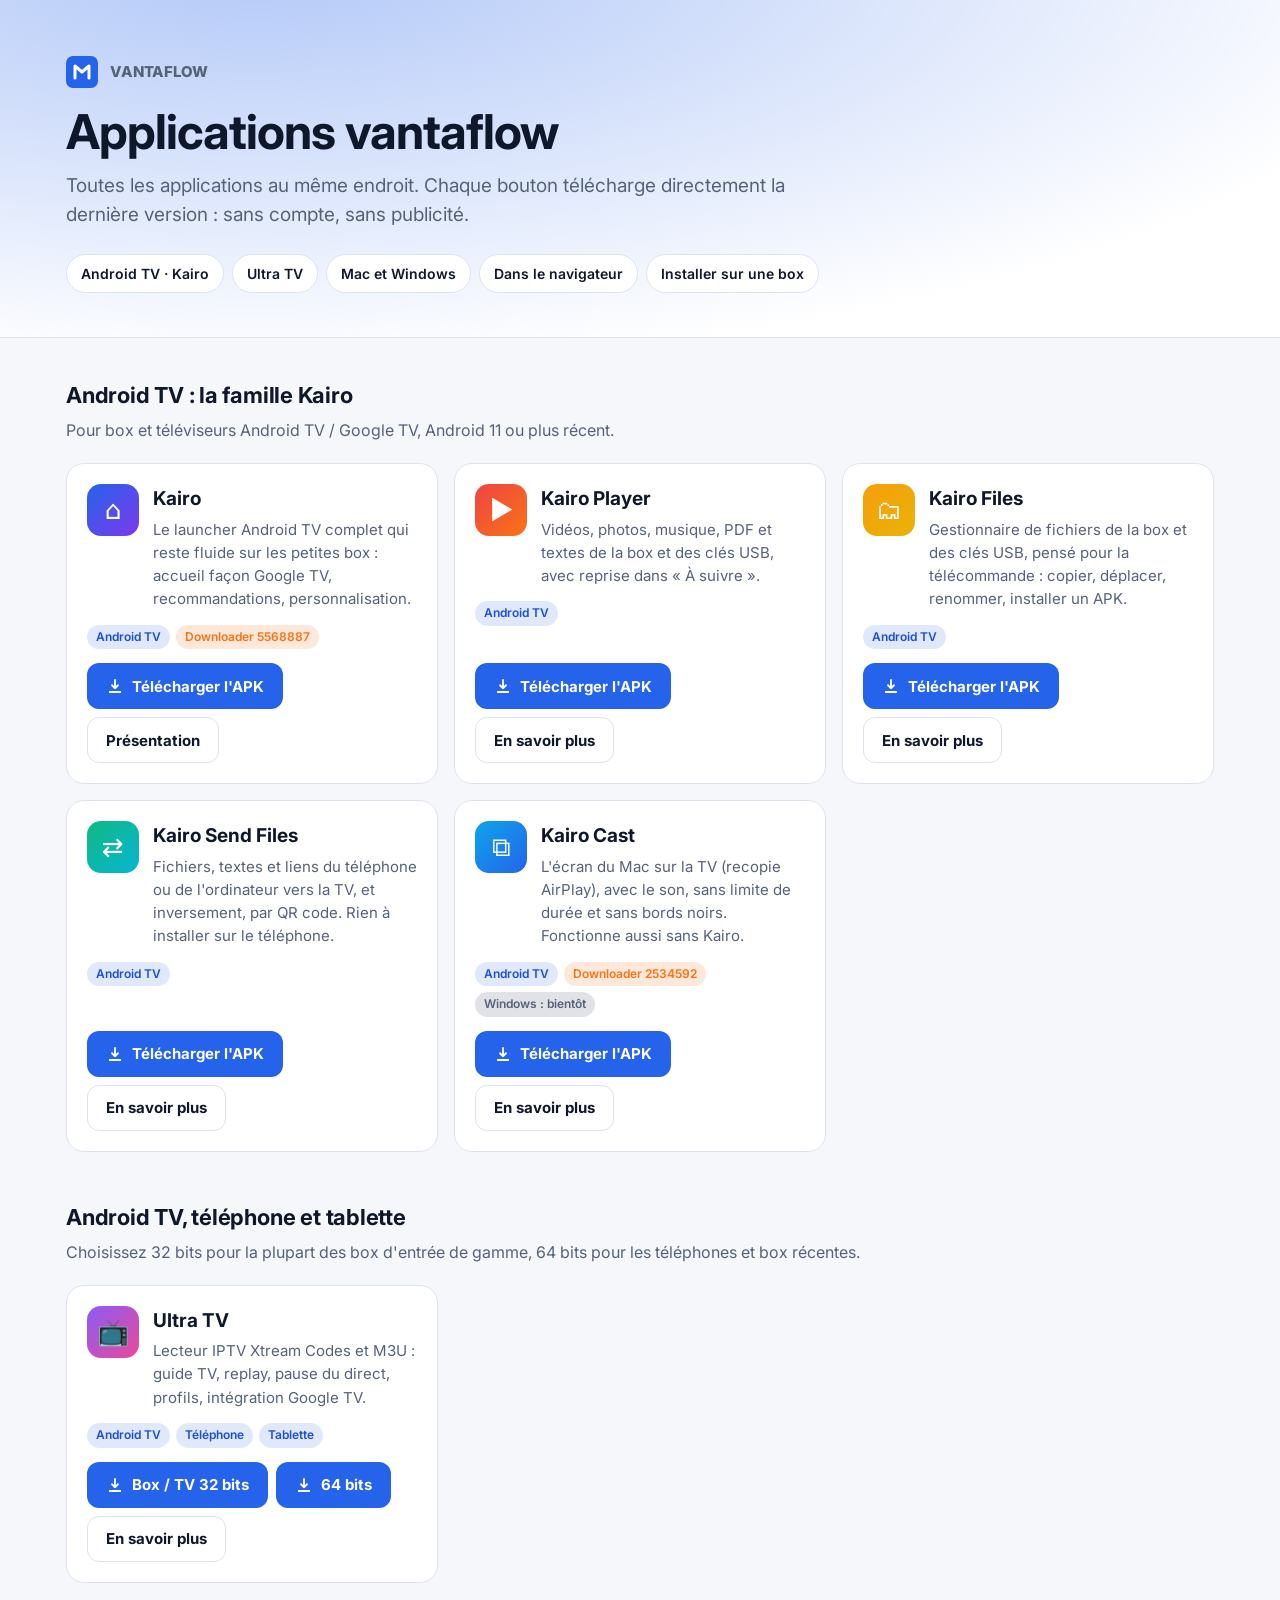
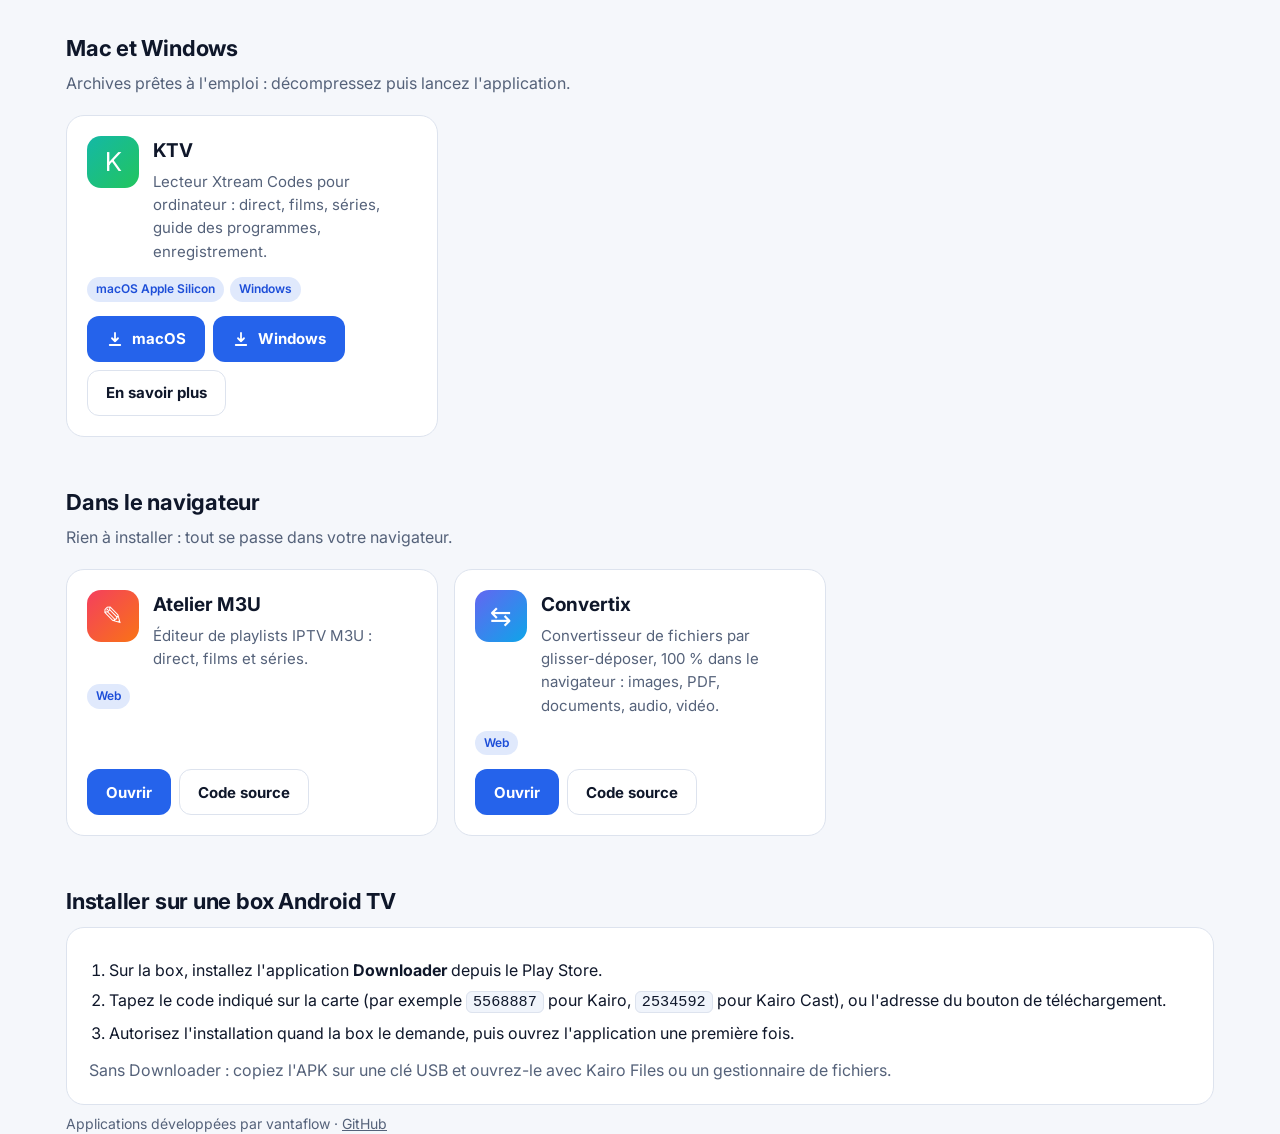
==== index.html @ 9f2fa2c9 "Site des applications vantaflow" ====
<!doctype html>
<html lang="fr">
<head>
<meta charset="utf-8">
<meta name="viewport" content="width=device-width, initial-scale=1">
<title>Applications vantaflow</title>
<meta name="description" content="Toutes les applications vantaflow : Kairo, Kairo Player, Kairo Files, Kairo Send Files, Kairo Cast, Ultra TV, KTV… Téléchargement direct de la dernière version.">
<link rel="icon" href="data:image/svg+xml,%3Csvg xmlns='http://www.w3.org/2000/svg' viewBox='0 0 64 64'%3E%3Crect width='64' height='64' rx='14' fill='%232563eb'/%3E%3Cpath d='M18 44V20l14 12 14-12v24' fill='none' stroke='white' stroke-width='6' stroke-linecap='round' stroke-linejoin='round'/%3E%3C/svg%3E">
<link rel="preconnect" href="https://fonts.googleapis.com">
<link rel="preconnect" href="https://fonts.gstatic.com" crossorigin>
<link href="https://fonts.googleapis.com/css2?family=Inter:wght@400;500;600;700;800&display=swap" rel="stylesheet">
<style>
:root{
  --bg:#0b0f17;--bg2:#111827;--card:#151c2b;--card-h:#1b2436;--line:#263045;
  --text:#e8edf6;--muted:#9aa6bb;--accent:#3b82f6;--accent-2:#60a5fa;--accent-ink:#fff;
  --orange:#f97316;--green:#22c55e;--focus:#fbbf24;--radius:18px;
  color-scheme:dark;
}
@media (prefers-color-scheme: light){
  :root:not([data-theme="dark"]){
    --bg:#f5f7fb;--bg2:#ffffff;--card:#ffffff;--card-h:#f0f4fb;--line:#dde3ee;
    --text:#0f172a;--muted:#55627a;--accent:#2563eb;--accent-2:#1d4ed8;--focus:#d97706;
    color-scheme:light;
  }
}
*{box-sizing:border-box}
html{-webkit-text-size-adjust:100%}
body{margin:0;background:var(--bg);color:var(--text);font:16px/1.55 Inter,system-ui,-apple-system,"Segoe UI",Roboto,sans-serif}
a{color:inherit}
.wrap{max-width:1180px;margin:0 auto;padding:0 16px}
header.hero{background:radial-gradient(1200px 400px at 20% -10%,color-mix(in srgb,var(--accent) 35%,transparent),transparent),var(--bg2);border-bottom:1px solid var(--line)}
.hero .wrap{padding-top:56px;padding-bottom:44px}
.brand{display:flex;align-items:center;gap:12px;font-weight:800;letter-spacing:-.01em;font-size:15px;color:var(--muted);text-transform:uppercase}
.brand svg{width:32px;height:32px}
h1{font-size:clamp(30px,5vw,48px);line-height:1.1;margin:18px 0 12px;letter-spacing:-.02em}
.lead{color:var(--muted);font-size:clamp(16px,2vw,19px);max-width:720px;margin:0}
nav.jump{display:flex;flex-wrap:wrap;gap:8px;margin-top:24px}
nav.jump a{text-decoration:none;font-weight:600;font-size:14px;padding:8px 14px;border:1px solid var(--line);border-radius:999px;background:var(--card)}
nav.jump a:hover{background:var(--card-h)}
section{padding:40px 0 8px}
h2{font-size:22px;margin:0 0 6px;letter-spacing:-.01em}
.sub{color:var(--muted);margin:0 0 20px}
.grid{display:grid;grid-template-columns:repeat(auto-fill,minmax(300px,1fr));gap:16px}
.card{background:var(--card);border:1px solid var(--line);border-radius:var(--radius);padding:20px;display:flex;flex-direction:column;gap:14px}
.top{display:flex;gap:14px;align-items:flex-start}
.ico{flex:0 0 52px;height:52px;border-radius:14px;display:grid;place-items:center;font-size:26px;color:#fff}
.card h3{margin:0;font-size:19px}
.card p{margin:4px 0 0;color:var(--muted);font-size:15px}
.tags{display:flex;flex-wrap:wrap;gap:6px}
.tag{font-size:12px;font-weight:600;padding:3px 9px;border-radius:999px;background:color-mix(in srgb,var(--accent) 14%,transparent);color:var(--accent-2)}
.tag.dl{background:color-mix(in srgb,var(--orange) 16%,transparent);color:var(--orange)}
.tag.soon{background:color-mix(in srgb,var(--muted) 18%,transparent);color:var(--muted)}
.actions{display:flex;flex-wrap:wrap;gap:8px;margin-top:auto}
.btn{display:inline-flex;align-items:center;gap:8px;min-height:46px;padding:10px 18px;border-radius:12px;font-weight:700;font-size:15px;text-decoration:none;border:1px solid transparent}
.btn.primary{background:var(--accent);color:var(--accent-ink)}
.btn.primary:hover{background:var(--accent-2)}
.btn.ghost{border-color:var(--line);background:transparent}
.btn.ghost:hover{background:var(--card-h)}
.btn svg{width:18px;height:18px}
a:focus-visible,.btn:focus-visible{outline:3px solid var(--focus);outline-offset:3px}
.help{background:var(--card);border:1px solid var(--line);border-radius:var(--radius);padding:22px;margin-top:8px}
.help ol{margin:8px 0 0;padding-left:20px}
.help li{margin:6px 0}
code{font-family:ui-monospace,SFMono-Regular,Menlo,monospace;background:var(--card-h);border:1px solid var(--line);padding:1px 6px;border-radius:6px;font-size:.95em}
footer{color:var(--muted);font-size:14px;padding:40px 0 48px}
@media (max-width:640px){.hero .wrap{padding-top:36px;padding-bottom:30px}.grid{grid-template-columns:1fr}.btn{flex:1 1 auto;justify-content:center}}
</style>
</head>
<body>
<header class="hero">
  <div class="wrap">
    <div class="brand">
      <svg viewBox="0 0 64 64" aria-hidden="true"><rect width="64" height="64" rx="14" fill="#2563eb"/><path d="M18 44V20l14 12 14-12v24" fill="none" stroke="#fff" stroke-width="6" stroke-linecap="round" stroke-linejoin="round"/></svg>
      vantaflow
    </div>
    <h1>Applications vantaflow</h1>
    <p class="lead">Toutes les applications au même endroit. Chaque bouton télécharge directement la dernière version : sans compte, sans publicité.</p>
    <nav class="jump" aria-label="Sections">
      <a href="#kairo">Android TV · Kairo</a>
      <a href="#ultra">Ultra TV</a>
      <a href="#desktop">Mac et Windows</a>
      <a href="#web">Dans le navigateur</a>
      <a href="#installer">Installer sur une box</a>
    </nav>
  </div>
</header>

<main class="wrap">
  <section id="kairo">
    <h2>Android TV : la famille Kairo</h2>
    <p class="sub">Pour box et téléviseurs Android TV / Google TV, Android 11 ou plus récent.</p>
    <div class="grid">

      <article class="card">
        <div class="top"><div class="ico" style="background:linear-gradient(135deg,#2563eb,#7c3aed)">⌂</div>
          <div><h3>Kairo</h3><p>Le launcher Android TV complet qui reste fluide sur les petites box : accueil façon Google TV, recommandations, personnalisation.</p></div></div>
        <div class="tags"><span class="tag">Android TV</span><span class="tag dl">Downloader 5568887</span></div>
        <div class="actions">
          <a class="btn primary" href="https://github.com/vantaflow/kairo/releases/latest/download/kairo.apk"><svg viewBox="0 0 24 24" fill="none" stroke="currentColor" stroke-width="2.4" stroke-linecap="round" stroke-linejoin="round" aria-hidden="true"><path d="M12 4v11m0 0-4-4m4 4 4-4M5 20h14"/></svg>Télécharger l'APK</a>
          <a class="btn ghost" href="https://vantaflow.github.io/kairo/">Présentation</a>
        </div>
      </article>

      <article class="card">
        <div class="top"><div class="ico" style="background:linear-gradient(135deg,#ef4444,#f97316)">▶</div>
          <div><h3>Kairo Player</h3><p>Vidéos, photos, musique, PDF et textes de la box et des clés USB, avec reprise dans « À suivre ».</p></div></div>
        <div class="tags"><span class="tag">Android TV</span></div>
        <div class="actions">
          <a class="btn primary" href="https://github.com/vantaflow/kairo/releases/latest/download/kairo-player.apk"><svg viewBox="0 0 24 24" fill="none" stroke="currentColor" stroke-width="2.4" stroke-linecap="round" stroke-linejoin="round" aria-hidden="true"><path d="M12 4v11m0 0-4-4m4 4 4-4M5 20h14"/></svg>Télécharger l'APK</a>
          <a class="btn ghost" href="https://github.com/vantaflow/kairo#kairo-player">En savoir plus</a>
        </div>
      </article>

      <article class="card">
        <div class="top"><div class="ico" style="background:linear-gradient(135deg,#f59e0b,#eab308)">🗂</div>
          <div><h3>Kairo Files</h3><p>Gestionnaire de fichiers de la box et des clés USB, pensé pour la télécommande : copier, déplacer, renommer, installer un APK.</p></div></div>
        <div class="tags"><span class="tag">Android TV</span></div>
        <div class="actions">
          <a class="btn primary" href="https://github.com/vantaflow/kairo/releases/latest/download/kairo-files.apk"><svg viewBox="0 0 24 24" fill="none" stroke="currentColor" stroke-width="2.4" stroke-linecap="round" stroke-linejoin="round" aria-hidden="true"><path d="M12 4v11m0 0-4-4m4 4 4-4M5 20h14"/></svg>Télécharger l'APK</a>
          <a class="btn ghost" href="https://github.com/vantaflow/kairo#kairo-files">En savoir plus</a>
        </div>
      </article>

      <article class="card">
        <div class="top"><div class="ico" style="background:linear-gradient(135deg,#10b981,#06b6d4)">⇄</div>
          <div><h3>Kairo Send Files</h3><p>Fichiers, textes et liens du téléphone ou de l'ordinateur vers la TV, et inversement, par QR code. Rien à installer sur le téléphone.</p></div></div>
        <div class="tags"><span class="tag">Android TV</span></div>
        <div class="actions">
          <a class="btn primary" href="https://github.com/vantaflow/kairo/releases/latest/download/kairo-send.apk"><svg viewBox="0 0 24 24" fill="none" stroke="currentColor" stroke-width="2.4" stroke-linecap="round" stroke-linejoin="round" aria-hidden="true"><path d="M12 4v11m0 0-4-4m4 4 4-4M5 20h14"/></svg>Télécharger l'APK</a>
          <a class="btn ghost" href="https://github.com/vantaflow/kairo#kairo-send-files">En savoir plus</a>
        </div>
      </article>

      <article class="card">
        <div class="top"><div class="ico" style="background:linear-gradient(135deg,#0ea5e9,#2563eb)">⧉</div>
          <div><h3>Kairo Cast</h3><p>L'écran du Mac sur la TV (recopie AirPlay), avec le son, sans limite de durée et sans bords noirs. Fonctionne aussi sans Kairo.</p></div></div>
        <div class="tags"><span class="tag">Android TV</span><span class="tag dl">Downloader 2534592</span><span class="tag soon">Windows : bientôt</span></div>
        <div class="actions">
          <a class="btn primary" href="https://github.com/vantaflow/kairo-cast/releases/latest/download/kairo-cast.apk"><svg viewBox="0 0 24 24" fill="none" stroke="currentColor" stroke-width="2.4" stroke-linecap="round" stroke-linejoin="round" aria-hidden="true"><path d="M12 4v11m0 0-4-4m4 4 4-4M5 20h14"/></svg>Télécharger l'APK</a>
          <a class="btn ghost" href="https://github.com/vantaflow/kairo-cast">En savoir plus</a>
        </div>
      </article>

    </div>
  </section>

  <section id="ultra">
    <h2>Android TV, téléphone et tablette</h2>
    <p class="sub">Choisissez 32 bits pour la plupart des box d'entrée de gamme, 64 bits pour les téléphones et box récentes.</p>
    <div class="grid">
      <article class="card">
        <div class="top"><div class="ico" style="background:linear-gradient(135deg,#8b5cf6,#ec4899)">📺</div>
          <div><h3>Ultra TV</h3><p>Lecteur IPTV Xtream Codes et M3U : guide TV, replay, pause du direct, profils, intégration Google TV.</p></div></div>
        <div class="tags"><span class="tag">Android TV</span><span class="tag">Téléphone</span><span class="tag">Tablette</span></div>
        <div class="actions">
          <a class="btn primary" href="https://github.com/vantaflow/ultra-tv/releases/latest/download/UltraTV-armeabi-v7a.apk"><svg viewBox="0 0 24 24" fill="none" stroke="currentColor" stroke-width="2.4" stroke-linecap="round" stroke-linejoin="round" aria-hidden="true"><path d="M12 4v11m0 0-4-4m4 4 4-4M5 20h14"/></svg>Box / TV 32 bits</a>
          <a class="btn primary" href="https://github.com/vantaflow/ultra-tv/releases/latest/download/UltraTV-arm64-v8a.apk"><svg viewBox="0 0 24 24" fill="none" stroke="currentColor" stroke-width="2.4" stroke-linecap="round" stroke-linejoin="round" aria-hidden="true"><path d="M12 4v11m0 0-4-4m4 4 4-4M5 20h14"/></svg>64 bits</a>
          <a class="btn ghost" href="https://github.com/vantaflow/ultra-tv">En savoir plus</a>
        </div>
      </article>
    </div>
  </section>

  <section id="desktop">
    <h2>Mac et Windows</h2>
    <p class="sub">Archives prêtes à l'emploi : décompressez puis lancez l'application.</p>
    <div class="grid">
      <article class="card">
        <div class="top"><div class="ico" style="background:linear-gradient(135deg,#14b8a6,#22c55e)">K</div>
          <div><h3>KTV</h3><p>Lecteur Xtream Codes pour ordinateur : direct, films, séries, guide des programmes, enregistrement.</p></div></div>
        <div class="tags"><span class="tag">macOS Apple Silicon</span><span class="tag">Windows</span></div>
        <div class="actions">
          <a class="btn primary" href="https://github.com/vantaflow/ktv/releases/latest/download/KTV-macos-arm64.zip"><svg viewBox="0 0 24 24" fill="none" stroke="currentColor" stroke-width="2.4" stroke-linecap="round" stroke-linejoin="round" aria-hidden="true"><path d="M12 4v11m0 0-4-4m4 4 4-4M5 20h14"/></svg>macOS</a>
          <a class="btn primary" href="https://github.com/vantaflow/ktv/releases/latest/download/KTV-windows-x64.zip"><svg viewBox="0 0 24 24" fill="none" stroke="currentColor" stroke-width="2.4" stroke-linecap="round" stroke-linejoin="round" aria-hidden="true"><path d="M12 4v11m0 0-4-4m4 4 4-4M5 20h14"/></svg>Windows</a>
          <a class="btn ghost" href="https://github.com/vantaflow/ktv">En savoir plus</a>
        </div>
      </article>
    </div>
  </section>

  <section id="web">
    <h2>Dans le navigateur</h2>
    <p class="sub">Rien à installer : tout se passe dans votre navigateur.</p>
    <div class="grid">
      <article class="card">
        <div class="top"><div class="ico" style="background:linear-gradient(135deg,#f43f5e,#f97316)">✎</div>
          <div><h3>Atelier M3U</h3><p>Éditeur de playlists IPTV M3U : direct, films et séries.</p></div></div>
        <div class="tags"><span class="tag">Web</span></div>
        <div class="actions"><a class="btn primary" href="https://atelier-m3u.pages.dev">Ouvrir</a><a class="btn ghost" href="https://github.com/vantaflow/atelier-m3u">Code source</a></div>
      </article>
      <article class="card">
        <div class="top"><div class="ico" style="background:linear-gradient(135deg,#6366f1,#0ea5e9)">⇆</div>
          <div><h3>Convertix</h3><p>Convertisseur de fichiers par glisser-déposer, 100 % dans le navigateur : images, PDF, documents, audio, vidéo.</p></div></div>
        <div class="tags"><span class="tag">Web</span></div>
        <div class="actions"><a class="btn primary" href="https://convertix-eh9.pages.dev">Ouvrir</a><a class="btn ghost" href="https://github.com/vantaflow/convertix">Code source</a></div>
      </article>
    </div>
  </section>

  <section id="installer">
    <h2>Installer sur une box Android TV</h2>
    <div class="help">
      <ol>
        <li>Sur la box, installez l'application <strong>Downloader</strong> depuis le Play Store.</li>
        <li>Tapez le code indiqué sur la carte (par exemple <code>5568887</code> pour Kairo, <code>2534592</code> pour Kairo Cast), ou l'adresse du bouton de téléchargement.</li>
        <li>Autorisez l'installation quand la box le demande, puis ouvrez l'application une première fois.</li>
      </ol>
      <p class="sub" style="margin:12px 0 0">Sans Downloader : copiez l'APK sur une clé USB et ouvrez-le avec Kairo Files ou un gestionnaire de fichiers.</p>
    </div>
  </section>
</main>

<footer class="wrap">Applications développées par vantaflow · <a href="https://github.com/vantaflow">GitHub</a></footer>
</body>
</html>
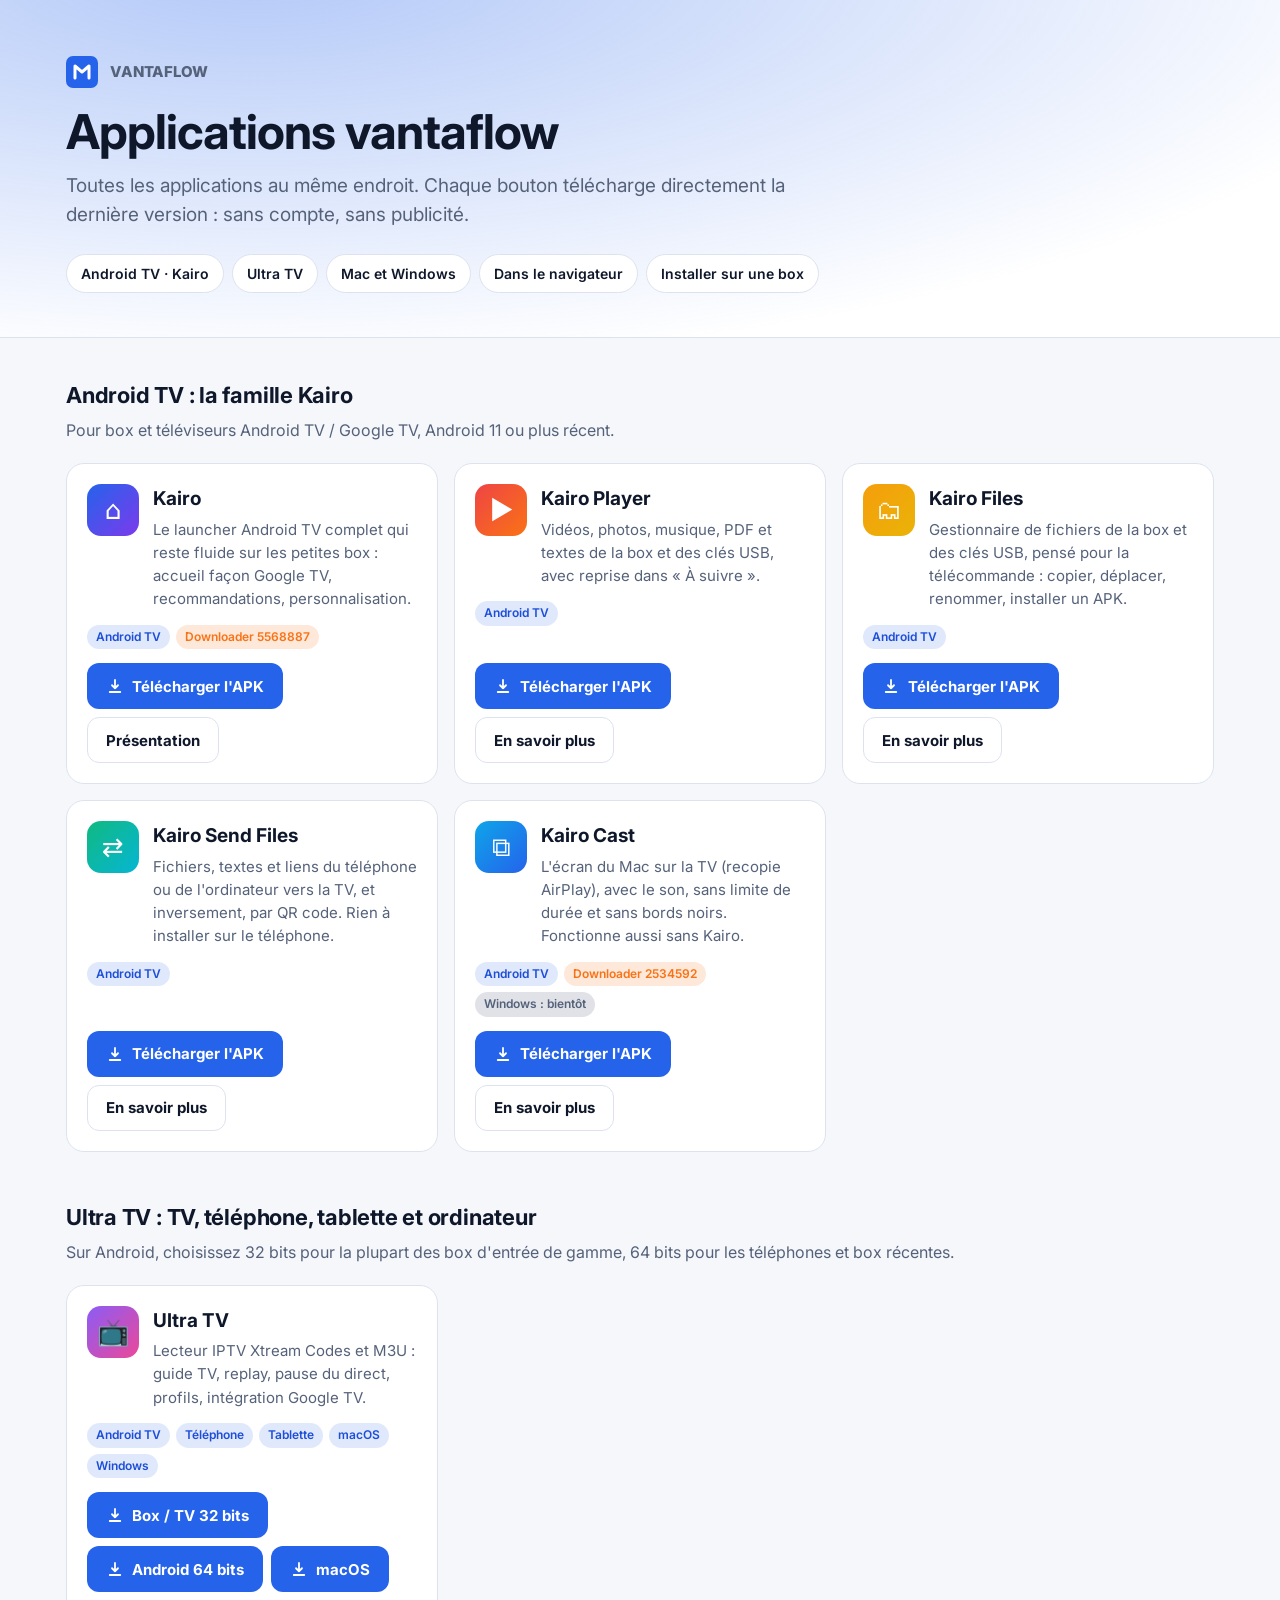
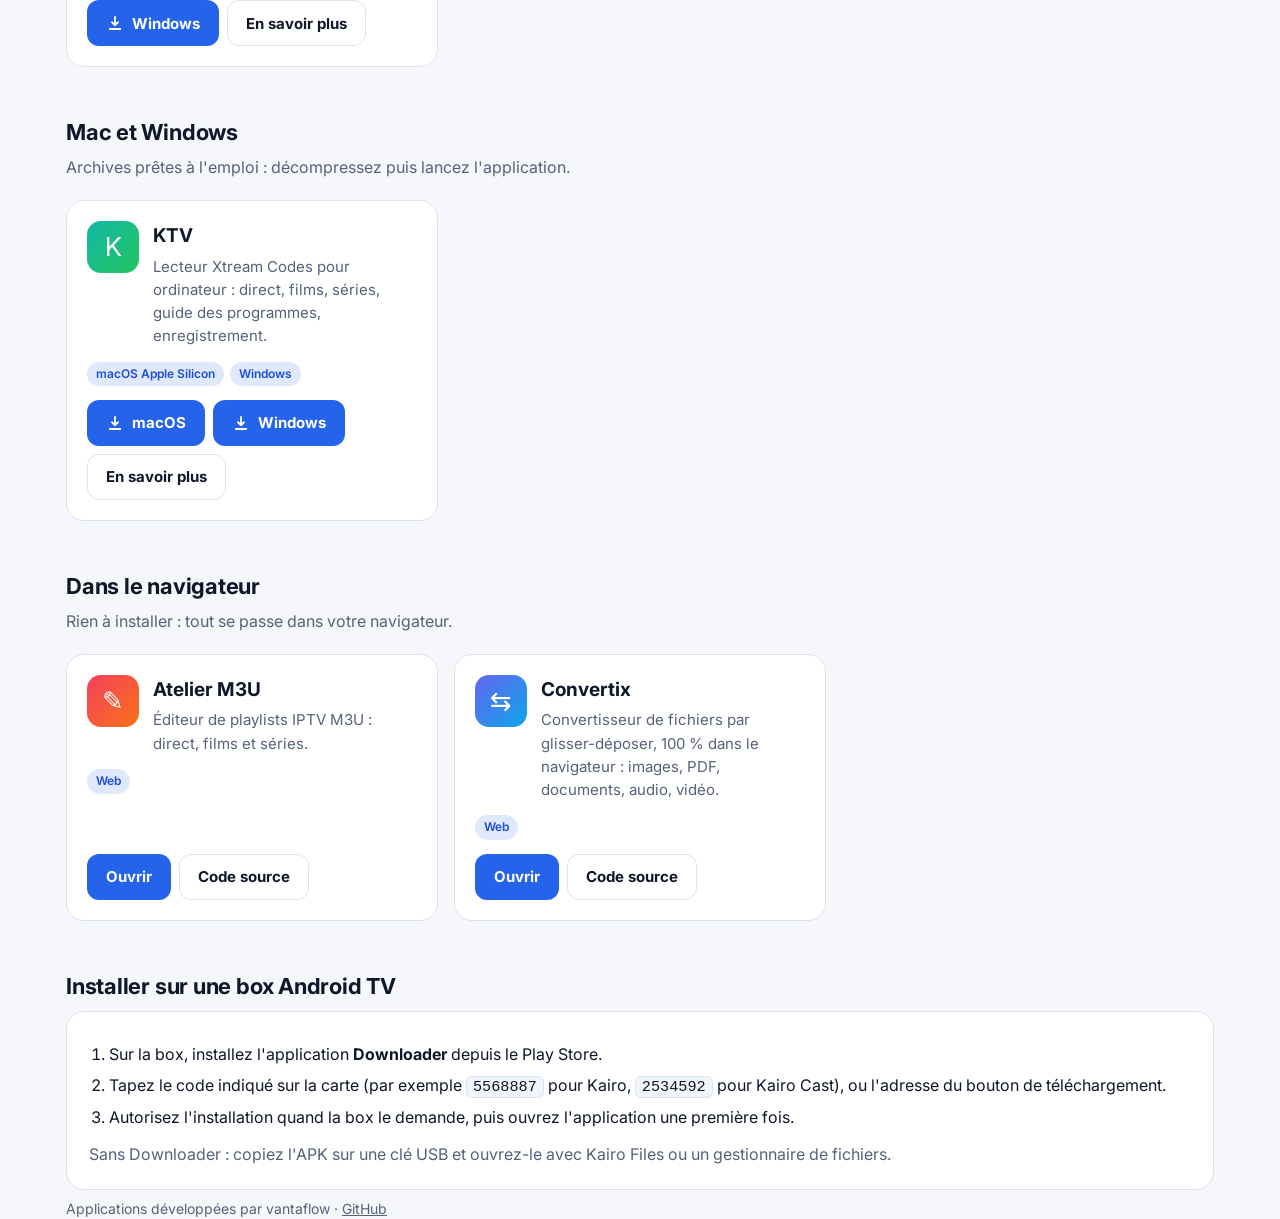
==== commit 08fec9de: "Ultra TV : versions macOS et Windows" ====
--- a/index.html
+++ b/index.html
@@ -145,16 +145,18 @@
   </section>
 
   <section id="ultra">
-    <h2>Android TV, téléphone et tablette</h2>
-    <p class="sub">Choisissez 32 bits pour la plupart des box d'entrée de gamme, 64 bits pour les téléphones et box récentes.</p>
+    <h2>Ultra TV : TV, téléphone, tablette et ordinateur</h2>
+    <p class="sub">Sur Android, choisissez 32 bits pour la plupart des box d'entrée de gamme, 64 bits pour les téléphones et box récentes.</p>
     <div class="grid">
       <article class="card">
         <div class="top"><div class="ico" style="background:linear-gradient(135deg,#8b5cf6,#ec4899)">📺</div>
           <div><h3>Ultra TV</h3><p>Lecteur IPTV Xtream Codes et M3U : guide TV, replay, pause du direct, profils, intégration Google TV.</p></div></div>
-        <div class="tags"><span class="tag">Android TV</span><span class="tag">Téléphone</span><span class="tag">Tablette</span></div>
+        <div class="tags"><span class="tag">Android TV</span><span class="tag">Téléphone</span><span class="tag">Tablette</span><span class="tag">macOS</span><span class="tag">Windows</span></div>
         <div class="actions">
           <a class="btn primary" href="https://github.com/vantaflow/ultra-tv/releases/latest/download/UltraTV-armeabi-v7a.apk"><svg viewBox="0 0 24 24" fill="none" stroke="currentColor" stroke-width="2.4" stroke-linecap="round" stroke-linejoin="round" aria-hidden="true"><path d="M12 4v11m0 0-4-4m4 4 4-4M5 20h14"/></svg>Box / TV 32 bits</a>
-          <a class="btn primary" href="https://github.com/vantaflow/ultra-tv/releases/latest/download/UltraTV-arm64-v8a.apk"><svg viewBox="0 0 24 24" fill="none" stroke="currentColor" stroke-width="2.4" stroke-linecap="round" stroke-linejoin="round" aria-hidden="true"><path d="M12 4v11m0 0-4-4m4 4 4-4M5 20h14"/></svg>64 bits</a>
+          <a class="btn primary" href="https://github.com/vantaflow/ultra-tv/releases/latest/download/UltraTV-arm64-v8a.apk"><svg viewBox="0 0 24 24" fill="none" stroke="currentColor" stroke-width="2.4" stroke-linecap="round" stroke-linejoin="round" aria-hidden="true"><path d="M12 4v11m0 0-4-4m4 4 4-4M5 20h14"/></svg>Android 64 bits</a>
+          <a class="btn primary" id="ultra-mac" href="https://github.com/vantaflow/ultra-tv/releases/download/desktop-v1.2.37/UltraTV-1.2.37-mac-universal.dmg"><svg viewBox="0 0 24 24" fill="none" stroke="currentColor" stroke-width="2.4" stroke-linecap="round" stroke-linejoin="round" aria-hidden="true"><path d="M12 4v11m0 0-4-4m4 4 4-4M5 20h14"/></svg>macOS</a>
+          <a class="btn primary" id="ultra-win" href="https://github.com/vantaflow/ultra-tv/releases/download/desktop-v1.2.37/UltraTV-1.2.37-win-x64.exe"><svg viewBox="0 0 24 24" fill="none" stroke="currentColor" stroke-width="2.4" stroke-linecap="round" stroke-linejoin="round" aria-hidden="true"><path d="M12 4v11m0 0-4-4m4 4 4-4M5 20h14"/></svg>Windows</a>
           <a class="btn ghost" href="https://github.com/vantaflow/ultra-tv">En savoir plus</a>
         </div>
       </article>
@@ -210,6 +212,21 @@
   </section>
 </main>
 
+<script>
+// Ultra TV pour ordinateur : publications « desktop-v… » séparées ; on pointe vers la plus récente.
+(async () => {
+  try {
+    const r = await fetch("https://api.github.com/repos/vantaflow/ultra-tv/releases?per_page=50");
+    if (!r.ok) return;
+    const rel = (await r.json()).find(x => /^desktop-v/.test(x.tag_name) && !x.draft && !x.prerelease);
+    if (!rel) return;
+    const pick = re => rel.assets.find(a => re.test(a.name));
+    const mac = pick(/mac-universal\.dmg$/), win = pick(/win-x64\.exe$/);
+    if (mac) document.getElementById("ultra-mac").href = mac.browser_download_url;
+    if (win) document.getElementById("ultra-win").href = win.browser_download_url;
+  } catch (e) { /* lien de secours déjà en place */ }
+})();
+</script>
 <footer class="wrap">Applications développées par vantaflow · <a href="https://github.com/vantaflow">GitHub</a></footer>
 </body>
 </html>
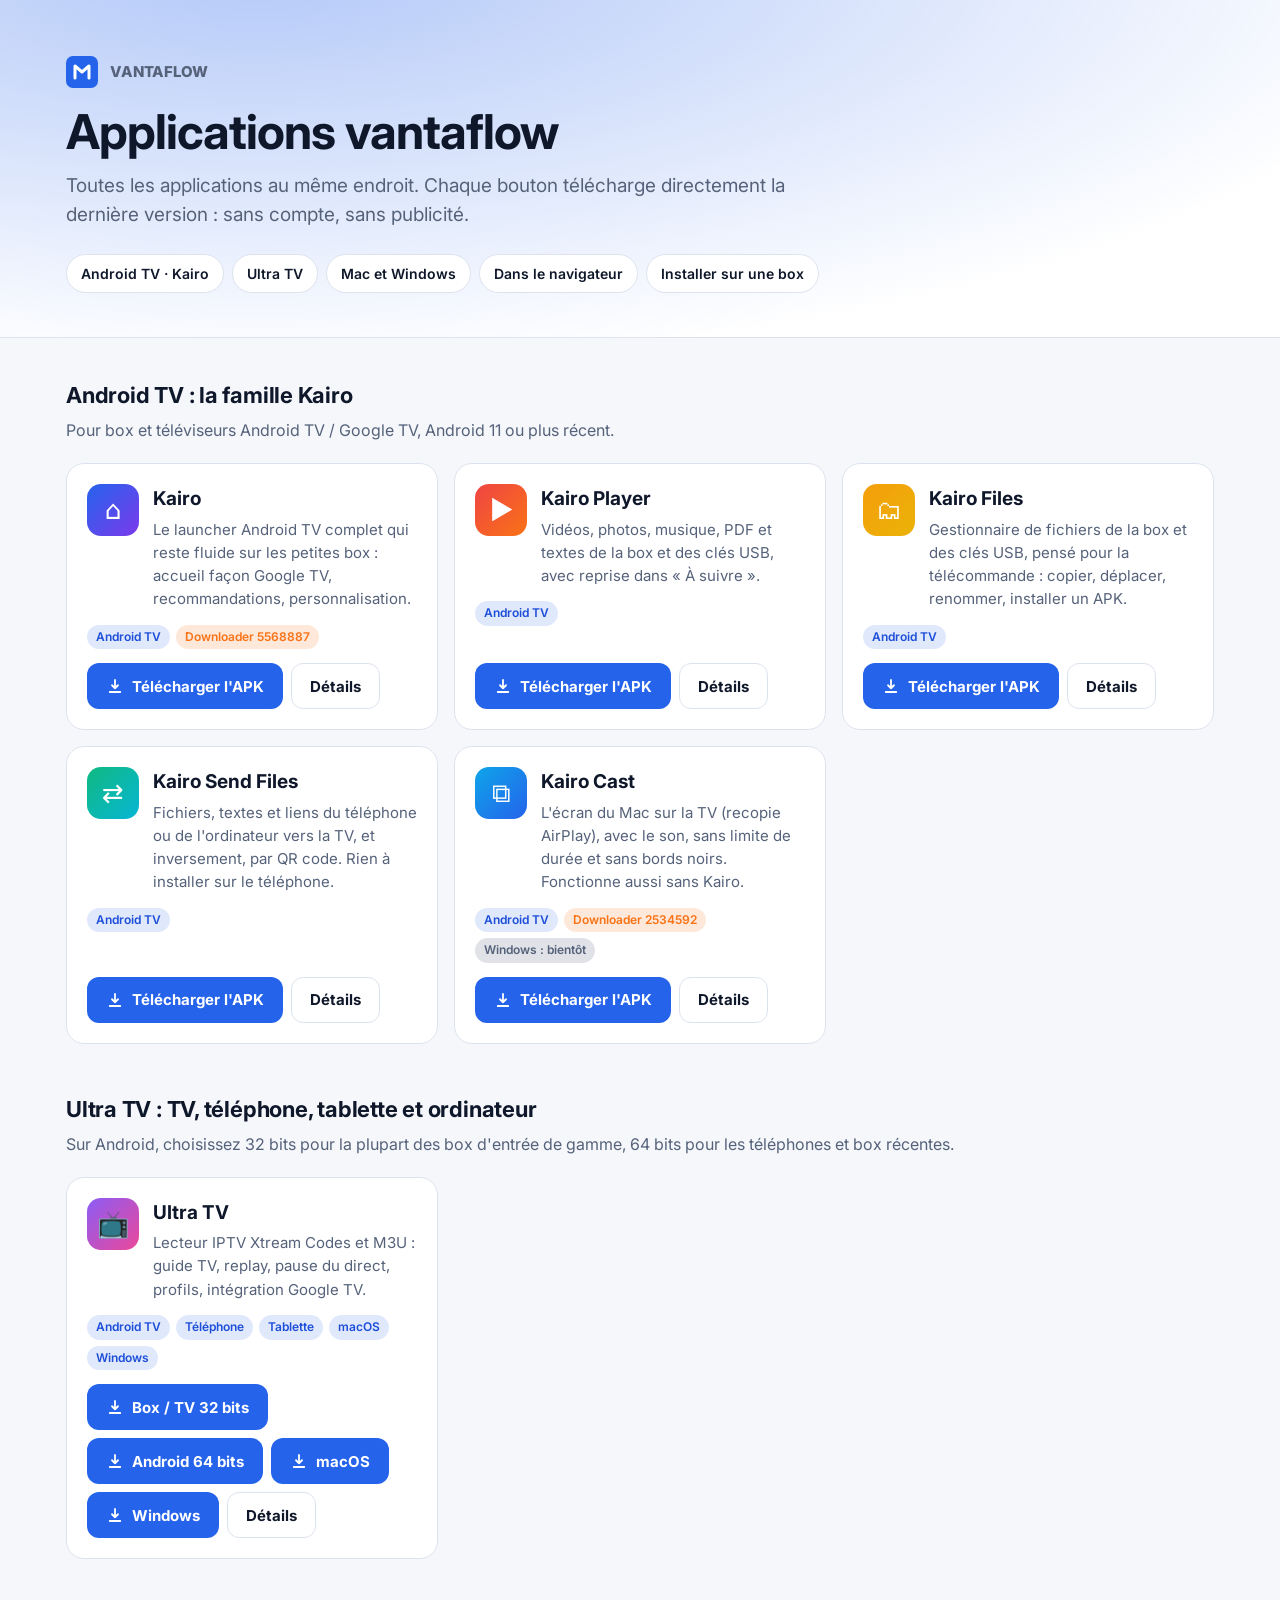
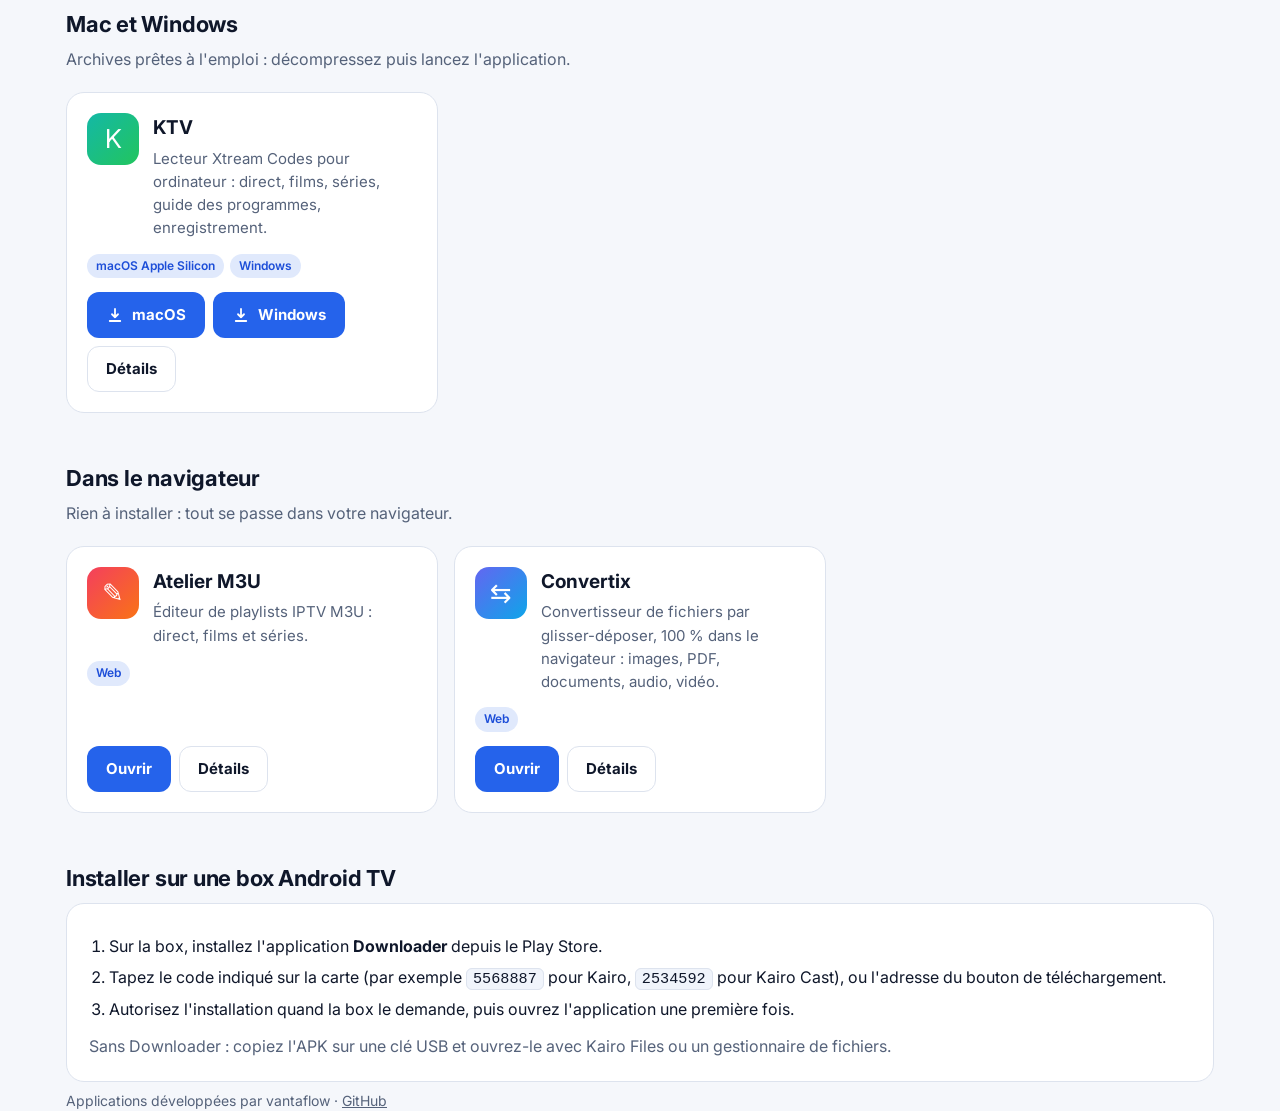
==== commit 1d147d3c: "Pages de détail pour chaque application" ====
--- a/index.html
+++ b/index.html
@@ -4,67 +4,17 @@
 <meta charset="utf-8">
 <meta name="viewport" content="width=device-width, initial-scale=1">
 <title>Applications vantaflow</title>
+<meta property="og:type" content="website">
+<meta property="og:locale" content="fr_FR">
+<meta property="og:title" content="Applications vantaflow">
+<meta property="og:description" content="Toutes les applications vantaflow, avec téléchargement direct de la dernière version.">
+<meta property="og:url" content="https://vantaflow.github.io/apps/">
 <meta name="description" content="Toutes les applications vantaflow : Kairo, Kairo Player, Kairo Files, Kairo Send Files, Kairo Cast, Ultra TV, KTV… Téléchargement direct de la dernière version.">
 <link rel="icon" href="data:image/svg+xml,%3Csvg xmlns='http://www.w3.org/2000/svg' viewBox='0 0 64 64'%3E%3Crect width='64' height='64' rx='14' fill='%232563eb'/%3E%3Cpath d='M18 44V20l14 12 14-12v24' fill='none' stroke='white' stroke-width='6' stroke-linecap='round' stroke-linejoin='round'/%3E%3C/svg%3E">
 <link rel="preconnect" href="https://fonts.googleapis.com">
 <link rel="preconnect" href="https://fonts.gstatic.com" crossorigin>
 <link href="https://fonts.googleapis.com/css2?family=Inter:wght@400;500;600;700;800&display=swap" rel="stylesheet">
-<style>
-:root{
-  --bg:#0b0f17;--bg2:#111827;--card:#151c2b;--card-h:#1b2436;--line:#263045;
-  --text:#e8edf6;--muted:#9aa6bb;--accent:#3b82f6;--accent-2:#60a5fa;--accent-ink:#fff;
-  --orange:#f97316;--green:#22c55e;--focus:#fbbf24;--radius:18px;
-  color-scheme:dark;
-}
-@media (prefers-color-scheme: light){
-  :root:not([data-theme="dark"]){
-    --bg:#f5f7fb;--bg2:#ffffff;--card:#ffffff;--card-h:#f0f4fb;--line:#dde3ee;
-    --text:#0f172a;--muted:#55627a;--accent:#2563eb;--accent-2:#1d4ed8;--focus:#d97706;
-    color-scheme:light;
-  }
-}
-*{box-sizing:border-box}
-html{-webkit-text-size-adjust:100%}
-body{margin:0;background:var(--bg);color:var(--text);font:16px/1.55 Inter,system-ui,-apple-system,"Segoe UI",Roboto,sans-serif}
-a{color:inherit}
-.wrap{max-width:1180px;margin:0 auto;padding:0 16px}
-header.hero{background:radial-gradient(1200px 400px at 20% -10%,color-mix(in srgb,var(--accent) 35%,transparent),transparent),var(--bg2);border-bottom:1px solid var(--line)}
-.hero .wrap{padding-top:56px;padding-bottom:44px}
-.brand{display:flex;align-items:center;gap:12px;font-weight:800;letter-spacing:-.01em;font-size:15px;color:var(--muted);text-transform:uppercase}
-.brand svg{width:32px;height:32px}
-h1{font-size:clamp(30px,5vw,48px);line-height:1.1;margin:18px 0 12px;letter-spacing:-.02em}
-.lead{color:var(--muted);font-size:clamp(16px,2vw,19px);max-width:720px;margin:0}
-nav.jump{display:flex;flex-wrap:wrap;gap:8px;margin-top:24px}
-nav.jump a{text-decoration:none;font-weight:600;font-size:14px;padding:8px 14px;border:1px solid var(--line);border-radius:999px;background:var(--card)}
-nav.jump a:hover{background:var(--card-h)}
-section{padding:40px 0 8px}
-h2{font-size:22px;margin:0 0 6px;letter-spacing:-.01em}
-.sub{color:var(--muted);margin:0 0 20px}
-.grid{display:grid;grid-template-columns:repeat(auto-fill,minmax(300px,1fr));gap:16px}
-.card{background:var(--card);border:1px solid var(--line);border-radius:var(--radius);padding:20px;display:flex;flex-direction:column;gap:14px}
-.top{display:flex;gap:14px;align-items:flex-start}
-.ico{flex:0 0 52px;height:52px;border-radius:14px;display:grid;place-items:center;font-size:26px;color:#fff}
-.card h3{margin:0;font-size:19px}
-.card p{margin:4px 0 0;color:var(--muted);font-size:15px}
-.tags{display:flex;flex-wrap:wrap;gap:6px}
-.tag{font-size:12px;font-weight:600;padding:3px 9px;border-radius:999px;background:color-mix(in srgb,var(--accent) 14%,transparent);color:var(--accent-2)}
-.tag.dl{background:color-mix(in srgb,var(--orange) 16%,transparent);color:var(--orange)}
-.tag.soon{background:color-mix(in srgb,var(--muted) 18%,transparent);color:var(--muted)}
-.actions{display:flex;flex-wrap:wrap;gap:8px;margin-top:auto}
-.btn{display:inline-flex;align-items:center;gap:8px;min-height:46px;padding:10px 18px;border-radius:12px;font-weight:700;font-size:15px;text-decoration:none;border:1px solid transparent}
-.btn.primary{background:var(--accent);color:var(--accent-ink)}
-.btn.primary:hover{background:var(--accent-2)}
-.btn.ghost{border-color:var(--line);background:transparent}
-.btn.ghost:hover{background:var(--card-h)}
-.btn svg{width:18px;height:18px}
-a:focus-visible,.btn:focus-visible{outline:3px solid var(--focus);outline-offset:3px}
-.help{background:var(--card);border:1px solid var(--line);border-radius:var(--radius);padding:22px;margin-top:8px}
-.help ol{margin:8px 0 0;padding-left:20px}
-.help li{margin:6px 0}
-code{font-family:ui-monospace,SFMono-Regular,Menlo,monospace;background:var(--card-h);border:1px solid var(--line);padding:1px 6px;border-radius:6px;font-size:.95em}
-footer{color:var(--muted);font-size:14px;padding:40px 0 48px}
-@media (max-width:640px){.hero .wrap{padding-top:36px;padding-bottom:30px}.grid{grid-template-columns:1fr}.btn{flex:1 1 auto;justify-content:center}}
-</style>
+<link rel="stylesheet" href="style.css">
 </head>
 <body>
 <header class="hero">
@@ -97,7 +47,7 @@
         <div class="tags"><span class="tag">Android TV</span><span class="tag dl">Downloader 5568887</span></div>
         <div class="actions">
           <a class="btn primary" href="https://github.com/vantaflow/kairo/releases/latest/download/kairo.apk"><svg viewBox="0 0 24 24" fill="none" stroke="currentColor" stroke-width="2.4" stroke-linecap="round" stroke-linejoin="round" aria-hidden="true"><path d="M12 4v11m0 0-4-4m4 4 4-4M5 20h14"/></svg>Télécharger l'APK</a>
-          <a class="btn ghost" href="https://vantaflow.github.io/kairo/">Présentation</a>
+          <a class="btn ghost" href="kairo/">Détails</a>
         </div>
       </article>
 
@@ -107,7 +57,7 @@
         <div class="tags"><span class="tag">Android TV</span></div>
         <div class="actions">
           <a class="btn primary" href="https://github.com/vantaflow/kairo/releases/latest/download/kairo-player.apk"><svg viewBox="0 0 24 24" fill="none" stroke="currentColor" stroke-width="2.4" stroke-linecap="round" stroke-linejoin="round" aria-hidden="true"><path d="M12 4v11m0 0-4-4m4 4 4-4M5 20h14"/></svg>Télécharger l'APK</a>
-          <a class="btn ghost" href="https://github.com/vantaflow/kairo#kairo-player">En savoir plus</a>
+          <a class="btn ghost" href="kairo-player/">Détails</a>
         </div>
       </article>
 
@@ -117,7 +67,7 @@
         <div class="tags"><span class="tag">Android TV</span></div>
         <div class="actions">
           <a class="btn primary" href="https://github.com/vantaflow/kairo/releases/latest/download/kairo-files.apk"><svg viewBox="0 0 24 24" fill="none" stroke="currentColor" stroke-width="2.4" stroke-linecap="round" stroke-linejoin="round" aria-hidden="true"><path d="M12 4v11m0 0-4-4m4 4 4-4M5 20h14"/></svg>Télécharger l'APK</a>
-          <a class="btn ghost" href="https://github.com/vantaflow/kairo#kairo-files">En savoir plus</a>
+          <a class="btn ghost" href="kairo-files/">Détails</a>
         </div>
       </article>
 
@@ -127,7 +77,7 @@
         <div class="tags"><span class="tag">Android TV</span></div>
         <div class="actions">
           <a class="btn primary" href="https://github.com/vantaflow/kairo/releases/latest/download/kairo-send.apk"><svg viewBox="0 0 24 24" fill="none" stroke="currentColor" stroke-width="2.4" stroke-linecap="round" stroke-linejoin="round" aria-hidden="true"><path d="M12 4v11m0 0-4-4m4 4 4-4M5 20h14"/></svg>Télécharger l'APK</a>
-          <a class="btn ghost" href="https://github.com/vantaflow/kairo#kairo-send-files">En savoir plus</a>
+          <a class="btn ghost" href="kairo-send/">Détails</a>
         </div>
       </article>
 
@@ -137,7 +87,7 @@
         <div class="tags"><span class="tag">Android TV</span><span class="tag dl">Downloader 2534592</span><span class="tag soon">Windows : bientôt</span></div>
         <div class="actions">
           <a class="btn primary" href="https://github.com/vantaflow/kairo-cast/releases/latest/download/kairo-cast.apk"><svg viewBox="0 0 24 24" fill="none" stroke="currentColor" stroke-width="2.4" stroke-linecap="round" stroke-linejoin="round" aria-hidden="true"><path d="M12 4v11m0 0-4-4m4 4 4-4M5 20h14"/></svg>Télécharger l'APK</a>
-          <a class="btn ghost" href="https://github.com/vantaflow/kairo-cast">En savoir plus</a>
+          <a class="btn ghost" href="kairo-cast/">Détails</a>
         </div>
       </article>
 
@@ -157,7 +107,7 @@
           <a class="btn primary" href="https://github.com/vantaflow/ultra-tv/releases/latest/download/UltraTV-arm64-v8a.apk"><svg viewBox="0 0 24 24" fill="none" stroke="currentColor" stroke-width="2.4" stroke-linecap="round" stroke-linejoin="round" aria-hidden="true"><path d="M12 4v11m0 0-4-4m4 4 4-4M5 20h14"/></svg>Android 64 bits</a>
           <a class="btn primary" id="ultra-mac" href="https://github.com/vantaflow/ultra-tv/releases/download/desktop-v1.2.37/UltraTV-1.2.37-mac-universal.dmg"><svg viewBox="0 0 24 24" fill="none" stroke="currentColor" stroke-width="2.4" stroke-linecap="round" stroke-linejoin="round" aria-hidden="true"><path d="M12 4v11m0 0-4-4m4 4 4-4M5 20h14"/></svg>macOS</a>
           <a class="btn primary" id="ultra-win" href="https://github.com/vantaflow/ultra-tv/releases/download/desktop-v1.2.37/UltraTV-1.2.37-win-x64.exe"><svg viewBox="0 0 24 24" fill="none" stroke="currentColor" stroke-width="2.4" stroke-linecap="round" stroke-linejoin="round" aria-hidden="true"><path d="M12 4v11m0 0-4-4m4 4 4-4M5 20h14"/></svg>Windows</a>
-          <a class="btn ghost" href="https://github.com/vantaflow/ultra-tv">En savoir plus</a>
+          <a class="btn ghost" href="ultra-tv/">Détails</a>
         </div>
       </article>
     </div>
@@ -174,7 +124,7 @@
         <div class="actions">
           <a class="btn primary" href="https://github.com/vantaflow/ktv/releases/latest/download/KTV-macos-arm64.zip"><svg viewBox="0 0 24 24" fill="none" stroke="currentColor" stroke-width="2.4" stroke-linecap="round" stroke-linejoin="round" aria-hidden="true"><path d="M12 4v11m0 0-4-4m4 4 4-4M5 20h14"/></svg>macOS</a>
           <a class="btn primary" href="https://github.com/vantaflow/ktv/releases/latest/download/KTV-windows-x64.zip"><svg viewBox="0 0 24 24" fill="none" stroke="currentColor" stroke-width="2.4" stroke-linecap="round" stroke-linejoin="round" aria-hidden="true"><path d="M12 4v11m0 0-4-4m4 4 4-4M5 20h14"/></svg>Windows</a>
-          <a class="btn ghost" href="https://github.com/vantaflow/ktv">En savoir plus</a>
+          <a class="btn ghost" href="ktv/">Détails</a>
         </div>
       </article>
     </div>
@@ -188,13 +138,13 @@
         <div class="top"><div class="ico" style="background:linear-gradient(135deg,#f43f5e,#f97316)">✎</div>
           <div><h3>Atelier M3U</h3><p>Éditeur de playlists IPTV M3U : direct, films et séries.</p></div></div>
         <div class="tags"><span class="tag">Web</span></div>
-        <div class="actions"><a class="btn primary" href="https://atelier-m3u.pages.dev">Ouvrir</a><a class="btn ghost" href="https://github.com/vantaflow/atelier-m3u">Code source</a></div>
+        <div class="actions"><a class="btn primary" href="https://atelier-m3u.pages.dev">Ouvrir</a><a class="btn ghost" href="atelier-m3u/">Détails</a></div>
       </article>
       <article class="card">
         <div class="top"><div class="ico" style="background:linear-gradient(135deg,#6366f1,#0ea5e9)">⇆</div>
           <div><h3>Convertix</h3><p>Convertisseur de fichiers par glisser-déposer, 100 % dans le navigateur : images, PDF, documents, audio, vidéo.</p></div></div>
         <div class="tags"><span class="tag">Web</span></div>
-        <div class="actions"><a class="btn primary" href="https://convertix-eh9.pages.dev">Ouvrir</a><a class="btn ghost" href="https://github.com/vantaflow/convertix">Code source</a></div>
+        <div class="actions"><a class="btn primary" href="https://convertix-eh9.pages.dev">Ouvrir</a><a class="btn ghost" href="convertix/">Détails</a></div>
       </article>
     </div>
   </section>
--- a/style.css
+++ b/style.css
@@ -0,0 +1,75 @@
+:root{
+  --bg:#0b0f17;--bg2:#111827;--card:#151c2b;--card-h:#1b2436;--line:#263045;
+  --text:#e8edf6;--muted:#9aa6bb;--accent:#3b82f6;--accent-2:#60a5fa;--accent-ink:#fff;
+  --orange:#f97316;--green:#22c55e;--focus:#fbbf24;--radius:18px;
+  color-scheme:dark;
+}
+@media (prefers-color-scheme: light){
+  :root:not([data-theme="dark"]){
+    --bg:#f5f7fb;--bg2:#ffffff;--card:#ffffff;--card-h:#f0f4fb;--line:#dde3ee;
+    --text:#0f172a;--muted:#55627a;--accent:#2563eb;--accent-2:#1d4ed8;--focus:#d97706;
+    color-scheme:light;
+  }
+}
+*{box-sizing:border-box}
+html{-webkit-text-size-adjust:100%}
+body{margin:0;background:var(--bg);color:var(--text);font:16px/1.55 Inter,system-ui,-apple-system,"Segoe UI",Roboto,sans-serif}
+a{color:inherit}
+.wrap{max-width:1180px;margin:0 auto;padding:0 16px}
+header.hero{background:radial-gradient(1200px 400px at 20% -10%,color-mix(in srgb,var(--accent) 35%,transparent),transparent),var(--bg2);border-bottom:1px solid var(--line)}
+.hero .wrap{padding-top:56px;padding-bottom:44px}
+.brand{display:flex;align-items:center;gap:12px;font-weight:800;letter-spacing:-.01em;font-size:15px;color:var(--muted);text-transform:uppercase}
+.brand svg{width:32px;height:32px}
+h1{font-size:clamp(30px,5vw,48px);line-height:1.1;margin:18px 0 12px;letter-spacing:-.02em}
+.lead{color:var(--muted);font-size:clamp(16px,2vw,19px);max-width:720px;margin:0}
+nav.jump{display:flex;flex-wrap:wrap;gap:8px;margin-top:24px}
+nav.jump a{text-decoration:none;font-weight:600;font-size:14px;padding:8px 14px;border:1px solid var(--line);border-radius:999px;background:var(--card)}
+nav.jump a:hover{background:var(--card-h)}
+section{padding:40px 0 8px}
+h2{font-size:22px;margin:0 0 6px;letter-spacing:-.01em}
+.sub{color:var(--muted);margin:0 0 20px}
+.grid{display:grid;grid-template-columns:repeat(auto-fill,minmax(300px,1fr));gap:16px}
+.card{background:var(--card);border:1px solid var(--line);border-radius:var(--radius);padding:20px;display:flex;flex-direction:column;gap:14px}
+.top{display:flex;gap:14px;align-items:flex-start}
+.ico{flex:0 0 52px;height:52px;border-radius:14px;display:grid;place-items:center;font-size:26px;color:#fff}
+.card h3{margin:0;font-size:19px}
+.card p{margin:4px 0 0;color:var(--muted);font-size:15px}
+.tags{display:flex;flex-wrap:wrap;gap:6px}
+.tag{font-size:12px;font-weight:600;padding:3px 9px;border-radius:999px;background:color-mix(in srgb,var(--accent) 14%,transparent);color:var(--accent-2)}
+.tag.dl{background:color-mix(in srgb,var(--orange) 16%,transparent);color:var(--orange)}
+.tag.soon{background:color-mix(in srgb,var(--muted) 18%,transparent);color:var(--muted)}
+.actions{display:flex;flex-wrap:wrap;gap:8px;margin-top:auto}
+.btn{display:inline-flex;align-items:center;gap:8px;min-height:46px;padding:10px 18px;border-radius:12px;font-weight:700;font-size:15px;text-decoration:none;border:1px solid transparent}
+.btn.primary{background:var(--accent);color:var(--accent-ink)}
+.btn.primary:hover{background:var(--accent-2)}
+.btn.ghost{border-color:var(--line);background:transparent}
+.btn.ghost:hover{background:var(--card-h)}
+.btn svg{width:18px;height:18px}
+a:focus-visible,.btn:focus-visible{outline:3px solid var(--focus);outline-offset:3px}
+.help{background:var(--card);border:1px solid var(--line);border-radius:var(--radius);padding:22px;margin-top:8px}
+.help ol{margin:8px 0 0;padding-left:20px}
+.help li{margin:6px 0}
+code{font-family:ui-monospace,SFMono-Regular,Menlo,monospace;background:var(--card-h);border:1px solid var(--line);padding:1px 6px;border-radius:6px;font-size:.95em}
+footer{color:var(--muted);font-size:14px;padding:40px 0 48px}
+@media (max-width:640px){.hero .wrap{padding-top:36px;padding-bottom:30px}.grid{grid-template-columns:1fr}.btn{flex:1 1 auto;justify-content:center}}
+
+/* Pages de détail */
+.crumb{display:inline-flex;align-items:center;gap:6px;text-decoration:none;font-weight:600;font-size:14px;color:var(--muted);padding:8px 14px;border:1px solid var(--line);border-radius:999px;background:var(--card);margin-bottom:24px}
+.crumb:hover{background:var(--card-h);color:var(--text)}
+.dhead{display:flex;gap:20px;align-items:center;flex-wrap:wrap}
+.dhead .ico{flex:0 0 76px;height:76px;border-radius:20px;font-size:38px}
+.dhead h1{margin:0 0 6px}
+.dhead .lead{margin:0}
+.hero .tags{margin-top:20px}
+.hero .actions{margin-top:20px}
+.feats{display:grid;grid-template-columns:repeat(auto-fill,minmax(280px,1fr));gap:12px}
+.feat{background:var(--card);border:1px solid var(--line);border-radius:14px;padding:16px}
+.feat h3{margin:0 0 4px;font-size:16px}
+.feat p{margin:0;color:var(--muted);font-size:15px}
+.shots{display:grid;grid-template-columns:repeat(auto-fill,minmax(300px,1fr));gap:14px}
+.shots figure{margin:0;background:var(--card);border:1px solid var(--line);border-radius:14px;overflow:hidden}
+.shots img{display:block;width:100%;height:auto;background:var(--card-h)}
+.shots figcaption{padding:10px 14px;color:var(--muted);font-size:14px}
+.links{display:flex;flex-wrap:wrap;gap:8px}
+.note{color:var(--muted);font-size:14px;margin:12px 0 0}
+@media (max-width:640px){.shots{grid-template-columns:1fr}.dhead .ico{flex-basis:60px;height:60px;font-size:30px}}
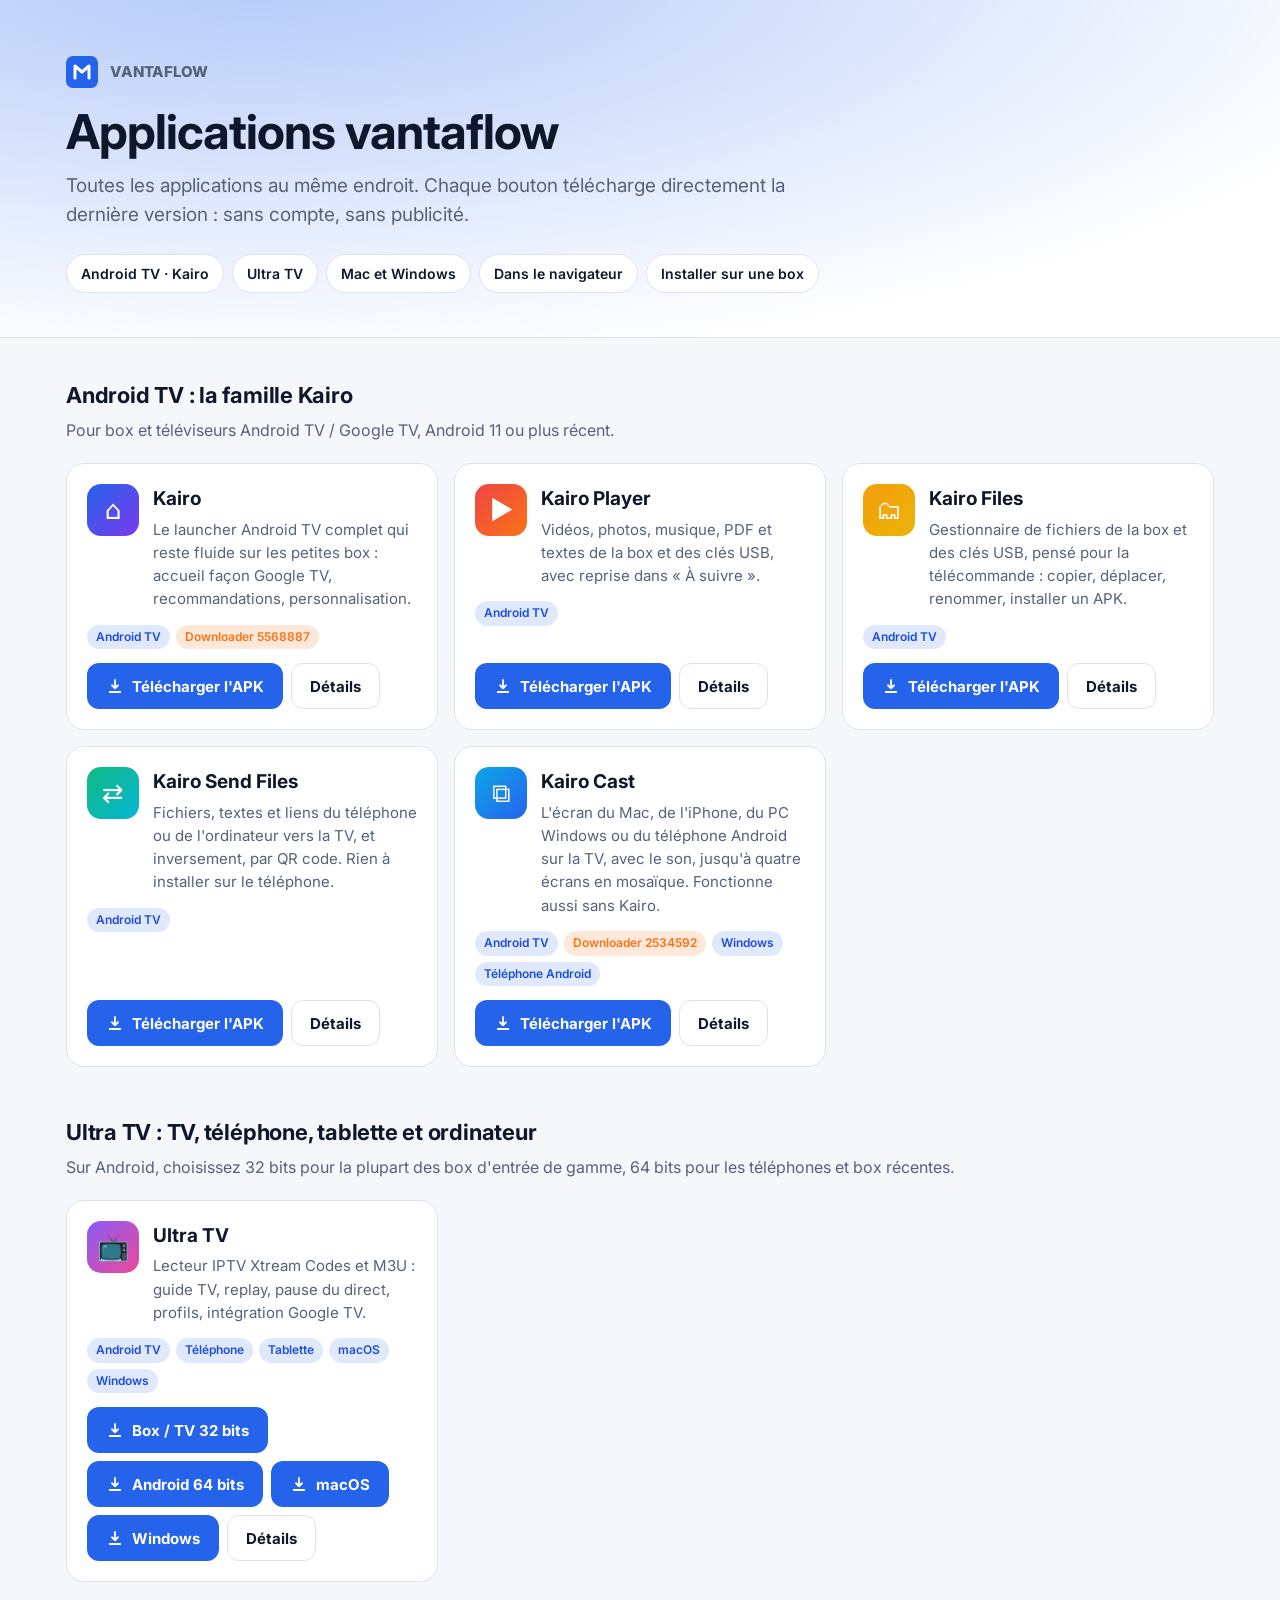
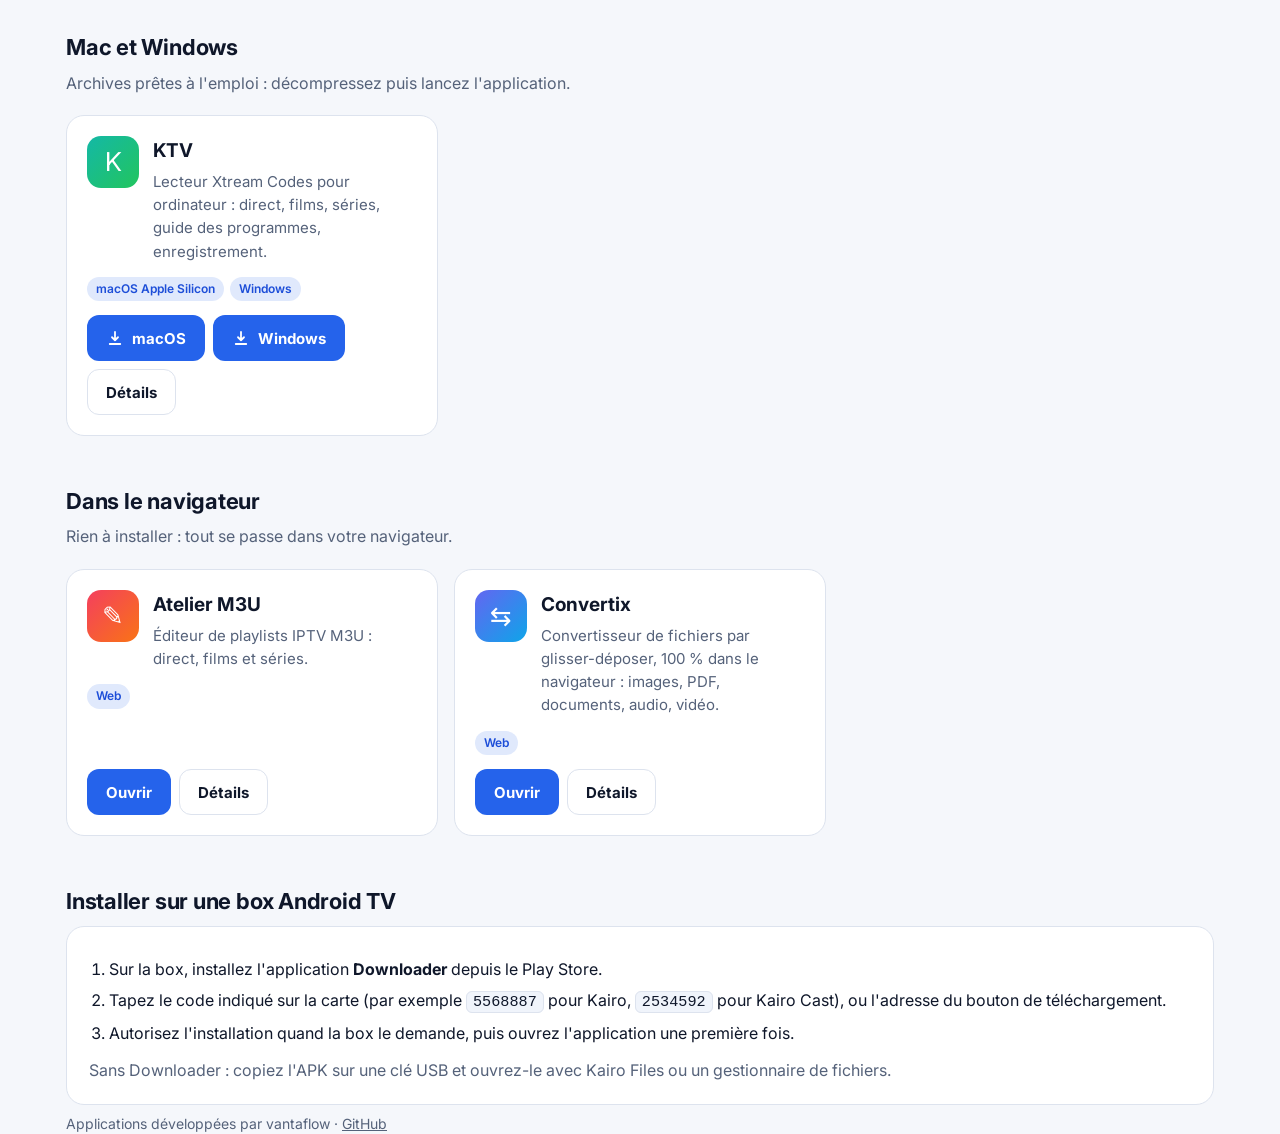
==== commit 8fa5285c: "Kairo Cast : Windows et téléphone Android" ====
--- a/index.html
+++ b/index.html
@@ -83,8 +83,8 @@
 
       <article class="card">
         <div class="top"><div class="ico" style="background:linear-gradient(135deg,#0ea5e9,#2563eb)">⧉</div>
-          <div><h3>Kairo Cast</h3><p>L'écran du Mac sur la TV (recopie AirPlay), avec le son, sans limite de durée et sans bords noirs. Fonctionne aussi sans Kairo.</p></div></div>
-        <div class="tags"><span class="tag">Android TV</span><span class="tag dl">Downloader 2534592</span><span class="tag soon">Windows : bientôt</span></div>
+          <div><h3>Kairo Cast</h3><p>L'écran du Mac, de l'iPhone, du PC Windows ou du téléphone Android sur la TV, avec le son, jusqu'à quatre écrans en mosaïque. Fonctionne aussi sans Kairo.</p></div></div>
+        <div class="tags"><span class="tag">Android TV</span><span class="tag dl">Downloader 2534592</span><span class="tag">Windows</span><span class="tag">Téléphone Android</span></div>
         <div class="actions">
           <a class="btn primary" href="https://github.com/vantaflow/kairo-cast/releases/latest/download/kairo-cast.apk"><svg viewBox="0 0 24 24" fill="none" stroke="currentColor" stroke-width="2.4" stroke-linecap="round" stroke-linejoin="round" aria-hidden="true"><path d="M12 4v11m0 0-4-4m4 4 4-4M5 20h14"/></svg>Télécharger l'APK</a>
           <a class="btn ghost" href="kairo-cast/">Détails</a>
